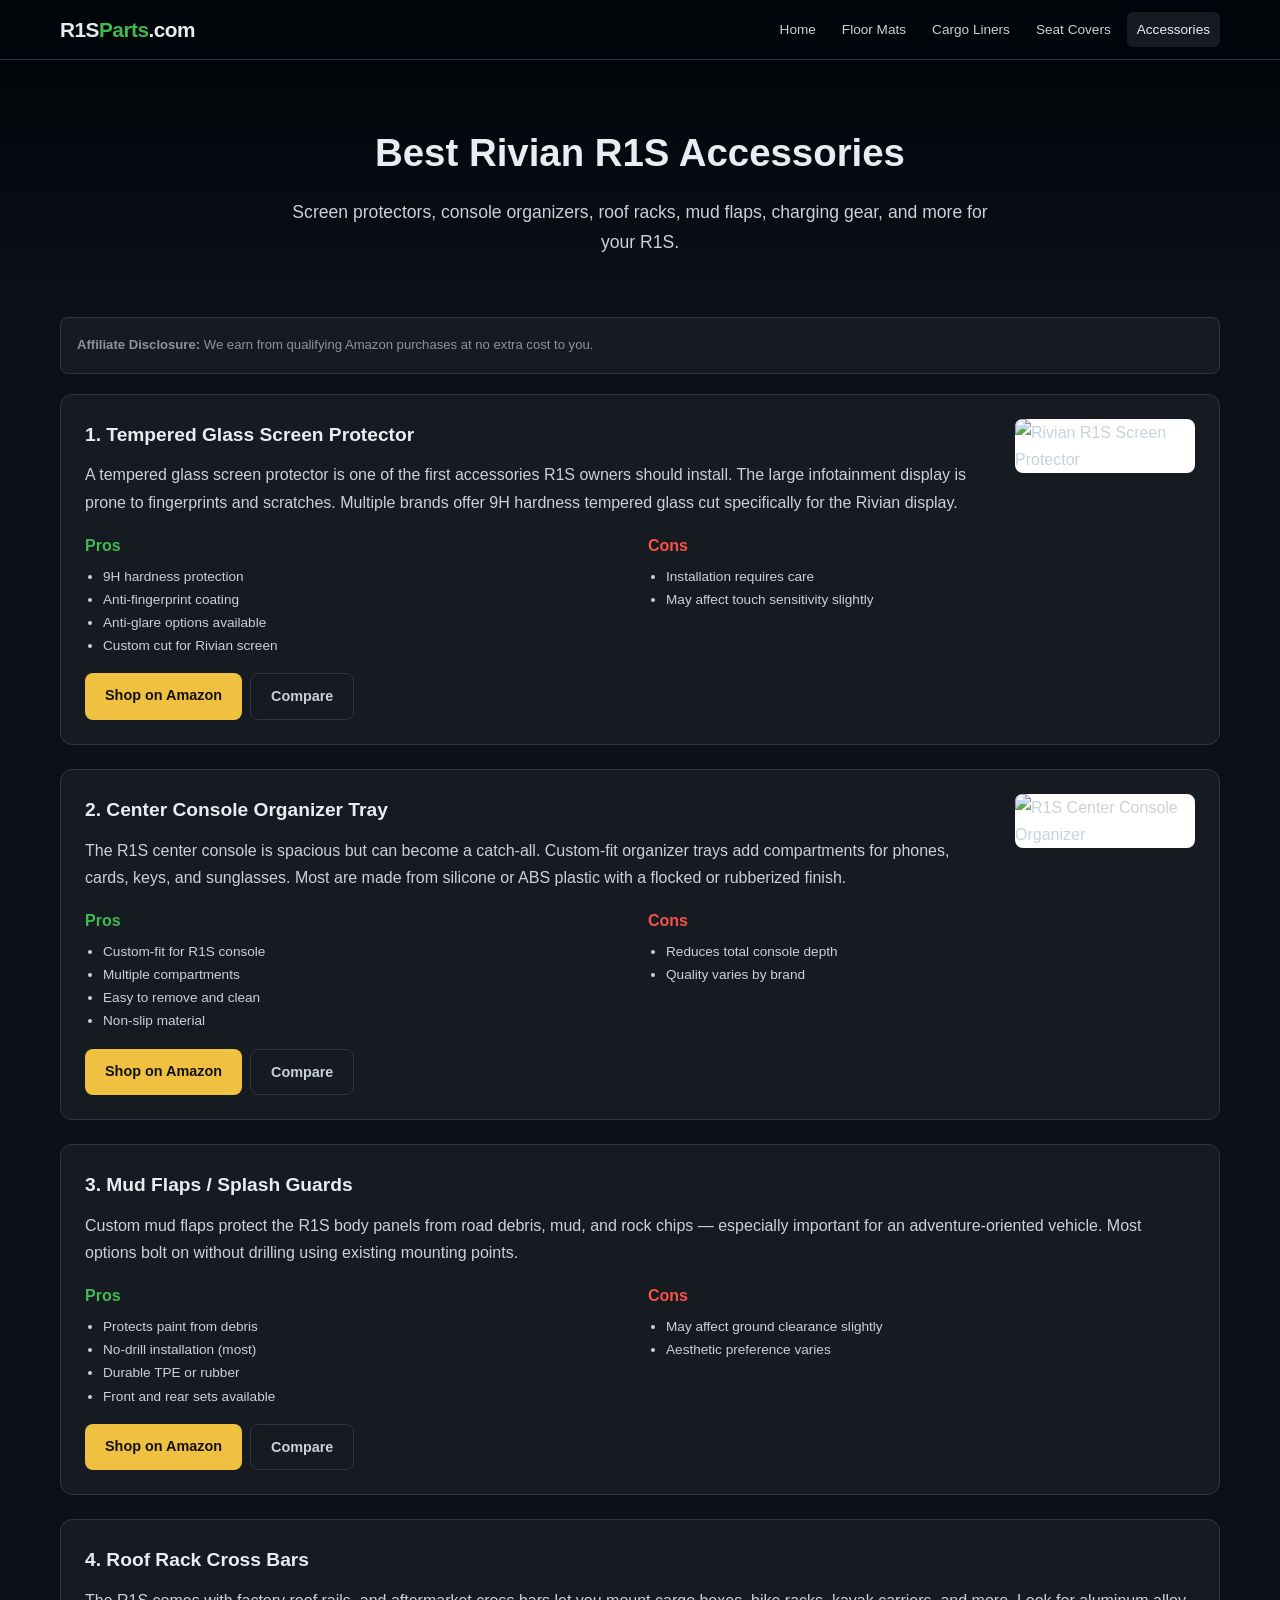
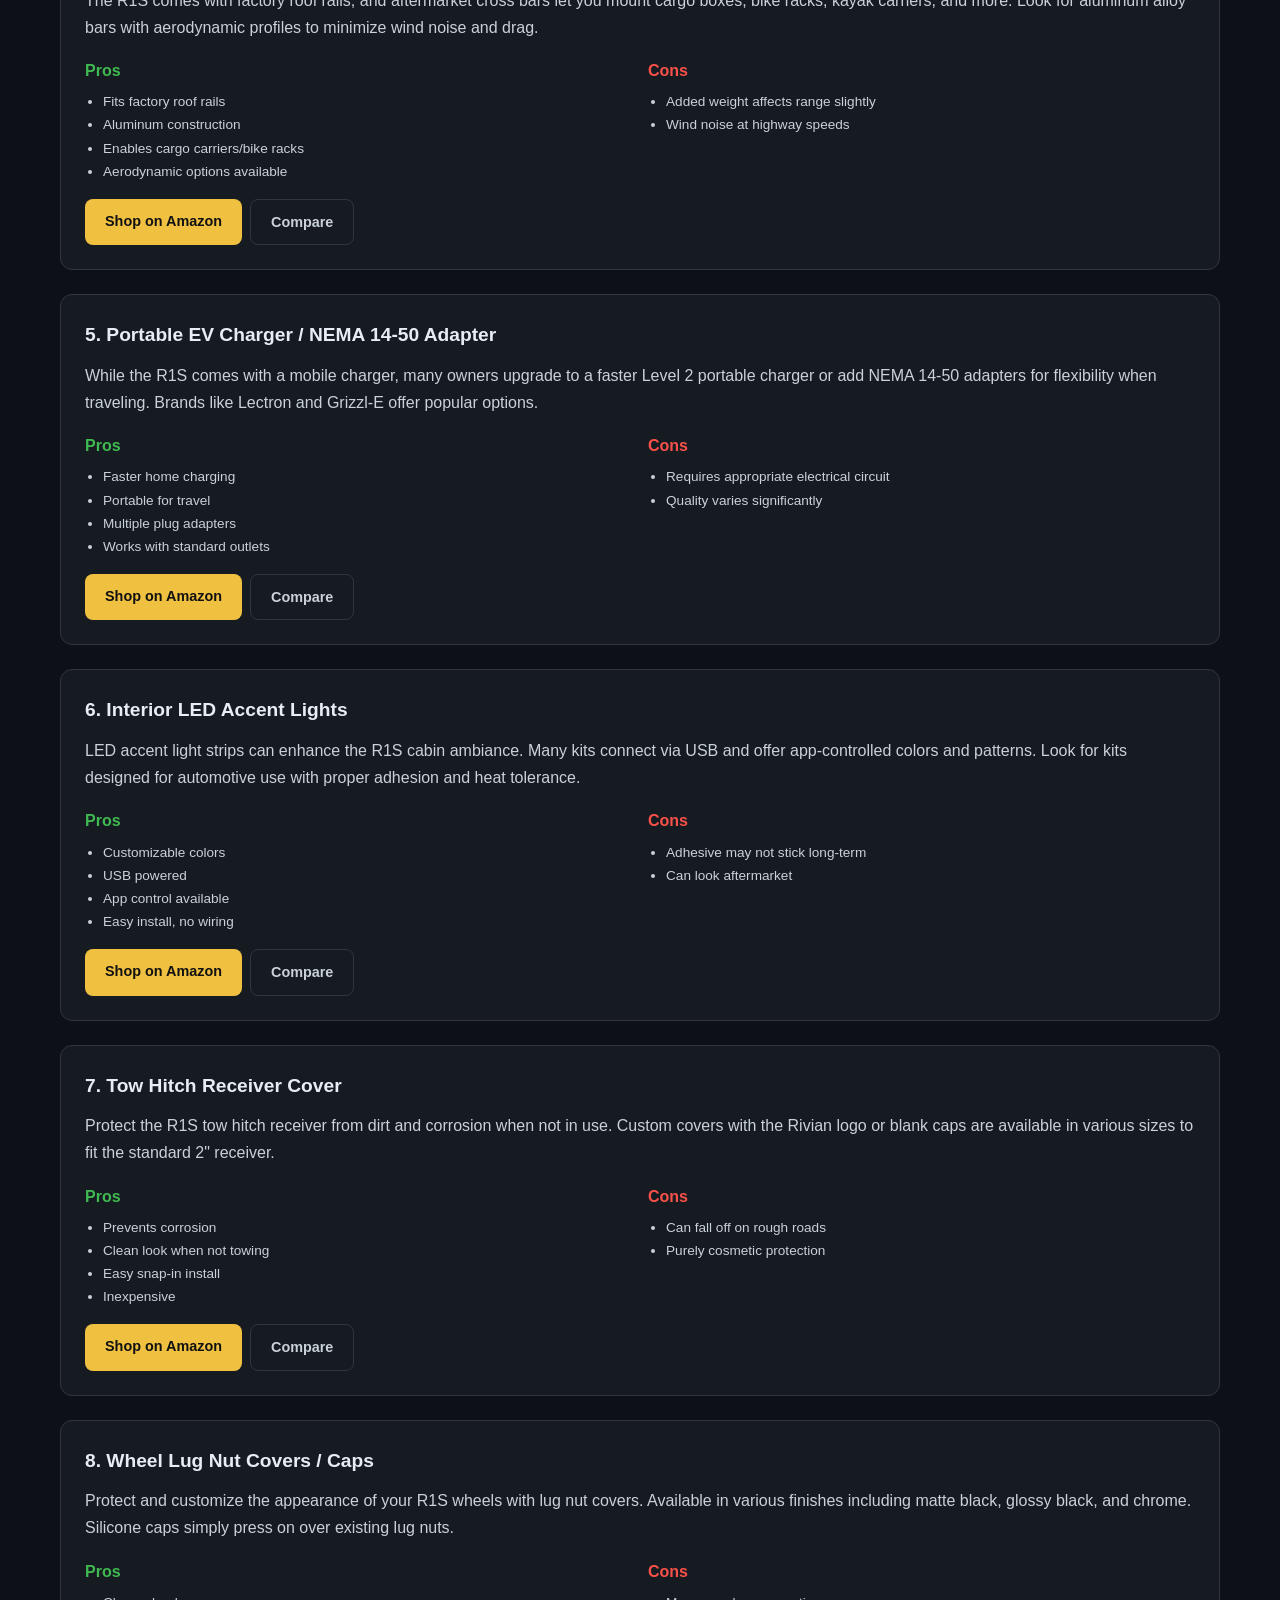
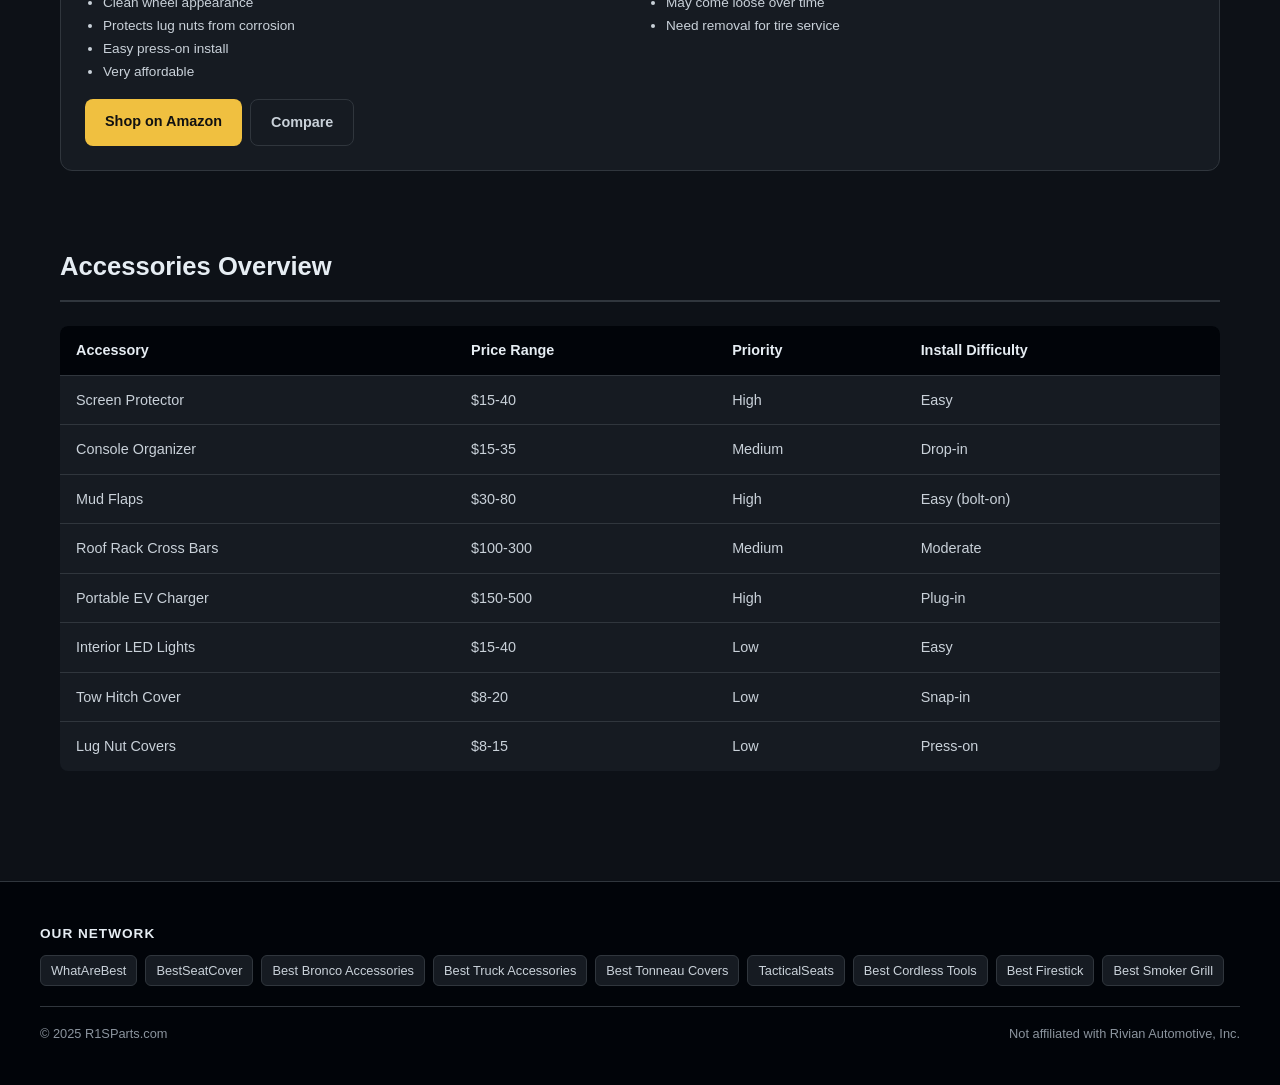
==== best-accessories.html @ 1e3fb6c0 "Build r1sparts.com - Rivian R1S parts & accessories affiliate site - index.html: homepage with top p" ====
<!DOCTYPE html>
<html lang="en">
<head>
<meta charset="UTF-8">
<meta name="viewport" content="width=device-width,initial-scale=1">
<title>Best Rivian R1S Accessories (2025) — R1SParts.com</title>
<meta name="description" content="Top accessories for your Rivian R1S — screen protectors, console organizers, roof racks, mud flaps, charging accessories and more.">
<link rel="stylesheet" href="css/style.css">
</head>
<body>

<nav class="nav"><div class="nav-inner">
  <a href="/" class="nav-logo">R1S<span>Parts</span>.com</a>
  <div class="nav-links">
    <a href="/">Home</a>
    <a href="best-floor-mats.html">Floor Mats</a>
    <a href="best-cargo-liners.html">Cargo Liners</a>
    <a href="best-seat-covers.html">Seat Covers</a>
    <a href="best-accessories.html" class="active">Accessories</a>
  </div>
</div></nav>

<section class="hero">
  <h1>Best Rivian R1S Accessories</h1>
  <p>Screen protectors, console organizers, roof racks, mud flaps, charging gear, and more for your R1S.</p>
</section>

<div class="container">

<div class="disclosure"><strong>Affiliate Disclosure:</strong> We earn from qualifying Amazon purchases at no extra cost to you.</div>

<div class="review-card">
  <div class="float-img"><img src="https://m.media-amazon.com/images/I/71nCg0CQZAL._AC_SL1500_.jpg" alt="Rivian R1S Screen Protector"></div>
  <h3>1. Tempered Glass Screen Protector</h3>
  <p>A tempered glass screen protector is one of the first accessories R1S owners should install. The large infotainment display is prone to fingerprints and scratches. Multiple brands offer 9H hardness tempered glass cut specifically for the Rivian display.</p>
  <div class="pros-cons">
    <div class="pros"><h4>Pros</h4><ul><li>9H hardness protection</li><li>Anti-fingerprint coating</li><li>Anti-glare options available</li><li>Custom cut for Rivian screen</li></ul></div>
    <div class="cons"><h4>Cons</h4><ul><li>Installation requires care</li><li>May affect touch sensitivity slightly</li></ul></div>
  </div>
  <div class="btn-group">
    <a href="https://www.amazon.com/s?k=Rivian+R1S+screen+protector+tempered+glass&tag=brazenprodu01-20" class="btn btn-amazon" target="_blank" rel="nofollow noopener">Shop on Amazon</a>
    <a href="#comparison" class="btn btn-outline">Compare</a>
  </div>
</div>

<div class="review-card">
  <div class="float-img"><img src="https://m.media-amazon.com/images/I/61Y8bMZVM3L._AC_SL1500_.jpg" alt="R1S Center Console Organizer"></div>
  <h3>2. Center Console Organizer Tray</h3>
  <p>The R1S center console is spacious but can become a catch-all. Custom-fit organizer trays add compartments for phones, cards, keys, and sunglasses. Most are made from silicone or ABS plastic with a flocked or rubberized finish.</p>
  <div class="pros-cons">
    <div class="pros"><h4>Pros</h4><ul><li>Custom-fit for R1S console</li><li>Multiple compartments</li><li>Easy to remove and clean</li><li>Non-slip material</li></ul></div>
    <div class="cons"><h4>Cons</h4><ul><li>Reduces total console depth</li><li>Quality varies by brand</li></ul></div>
  </div>
  <div class="btn-group">
    <a href="https://www.amazon.com/s?k=Rivian+R1S+center+console+organizer&tag=brazenprodu01-20" class="btn btn-amazon" target="_blank" rel="nofollow noopener">Shop on Amazon</a>
    <a href="#comparison" class="btn btn-outline">Compare</a>
  </div>
</div>

<div class="review-card">
  <h3>3. Mud Flaps / Splash Guards</h3>
  <p>Custom mud flaps protect the R1S body panels from road debris, mud, and rock chips — especially important for an adventure-oriented vehicle. Most options bolt on without drilling using existing mounting points.</p>
  <div class="pros-cons">
    <div class="pros"><h4>Pros</h4><ul><li>Protects paint from debris</li><li>No-drill installation (most)</li><li>Durable TPE or rubber</li><li>Front and rear sets available</li></ul></div>
    <div class="cons"><h4>Cons</h4><ul><li>May affect ground clearance slightly</li><li>Aesthetic preference varies</li></ul></div>
  </div>
  <div class="btn-group">
    <a href="https://www.amazon.com/s?k=Rivian+R1S+mud+flaps+splash+guards&tag=brazenprodu01-20" class="btn btn-amazon" target="_blank" rel="nofollow noopener">Shop on Amazon</a>
    <a href="#comparison" class="btn btn-outline">Compare</a>
  </div>
</div>

<div class="review-card">
  <h3>4. Roof Rack Cross Bars</h3>
  <p>The R1S comes with factory roof rails, and aftermarket cross bars let you mount cargo boxes, bike racks, kayak carriers, and more. Look for aluminum alloy bars with aerodynamic profiles to minimize wind noise and drag.</p>
  <div class="pros-cons">
    <div class="pros"><h4>Pros</h4><ul><li>Fits factory roof rails</li><li>Aluminum construction</li><li>Enables cargo carriers/bike racks</li><li>Aerodynamic options available</li></ul></div>
    <div class="cons"><h4>Cons</h4><ul><li>Added weight affects range slightly</li><li>Wind noise at highway speeds</li></ul></div>
  </div>
  <div class="btn-group">
    <a href="https://www.amazon.com/s?k=Rivian+R1S+roof+rack+cross+bars&tag=brazenprodu01-20" class="btn btn-amazon" target="_blank" rel="nofollow noopener">Shop on Amazon</a>
    <a href="#comparison" class="btn btn-outline">Compare</a>
  </div>
</div>

<div class="review-card">
  <h3>5. Portable EV Charger / NEMA 14-50 Adapter</h3>
  <p>While the R1S comes with a mobile charger, many owners upgrade to a faster Level 2 portable charger or add NEMA 14-50 adapters for flexibility when traveling. Brands like Lectron and Grizzl-E offer popular options.</p>
  <div class="pros-cons">
    <div class="pros"><h4>Pros</h4><ul><li>Faster home charging</li><li>Portable for travel</li><li>Multiple plug adapters</li><li>Works with standard outlets</li></ul></div>
    <div class="cons"><h4>Cons</h4><ul><li>Requires appropriate electrical circuit</li><li>Quality varies significantly</li></ul></div>
  </div>
  <div class="btn-group">
    <a href="https://www.amazon.com/s?k=portable+EV+charger+Level+2+NEMA+14-50&tag=brazenprodu01-20" class="btn btn-amazon" target="_blank" rel="nofollow noopener">Shop on Amazon</a>
    <a href="#comparison" class="btn btn-outline">Compare</a>
  </div>
</div>

<div class="review-card">
  <h3>6. Interior LED Accent Lights</h3>
  <p>LED accent light strips can enhance the R1S cabin ambiance. Many kits connect via USB and offer app-controlled colors and patterns. Look for kits designed for automotive use with proper adhesion and heat tolerance.</p>
  <div class="pros-cons">
    <div class="pros"><h4>Pros</h4><ul><li>Customizable colors</li><li>USB powered</li><li>App control available</li><li>Easy install, no wiring</li></ul></div>
    <div class="cons"><h4>Cons</h4><ul><li>Adhesive may not stick long-term</li><li>Can look aftermarket</li></ul></div>
  </div>
  <div class="btn-group">
    <a href="https://www.amazon.com/s?k=car+interior+LED+accent+lights+USB+app&tag=brazenprodu01-20" class="btn btn-amazon" target="_blank" rel="nofollow noopener">Shop on Amazon</a>
    <a href="#comparison" class="btn btn-outline">Compare</a>
  </div>
</div>

<div class="review-card">
  <h3>7. Tow Hitch Receiver Cover</h3>
  <p>Protect the R1S tow hitch receiver from dirt and corrosion when not in use. Custom covers with the Rivian logo or blank caps are available in various sizes to fit the standard 2" receiver.</p>
  <div class="pros-cons">
    <div class="pros"><h4>Pros</h4><ul><li>Prevents corrosion</li><li>Clean look when not towing</li><li>Easy snap-in install</li><li>Inexpensive</li></ul></div>
    <div class="cons"><h4>Cons</h4><ul><li>Can fall off on rough roads</li><li>Purely cosmetic protection</li></ul></div>
  </div>
  <div class="btn-group">
    <a href="https://www.amazon.com/s?k=Rivian+tow+hitch+cover+2+inch&tag=brazenprodu01-20" class="btn btn-amazon" target="_blank" rel="nofollow noopener">Shop on Amazon</a>
    <a href="#comparison" class="btn btn-outline">Compare</a>
  </div>
</div>

<div class="review-card">
  <h3>8. Wheel Lug Nut Covers / Caps</h3>
  <p>Protect and customize the appearance of your R1S wheels with lug nut covers. Available in various finishes including matte black, glossy black, and chrome. Silicone caps simply press on over existing lug nuts.</p>
  <div class="pros-cons">
    <div class="pros"><h4>Pros</h4><ul><li>Clean wheel appearance</li><li>Protects lug nuts from corrosion</li><li>Easy press-on install</li><li>Very affordable</li></ul></div>
    <div class="cons"><h4>Cons</h4><ul><li>May come loose over time</li><li>Need removal for tire service</li></ul></div>
  </div>
  <div class="btn-group">
    <a href="https://www.amazon.com/s?k=Rivian+R1S+lug+nut+covers+caps&tag=brazenprodu01-20" class="btn btn-amazon" target="_blank" rel="nofollow noopener">Shop on Amazon</a>
    <a href="#comparison" class="btn btn-outline">Compare</a>
  </div>
</div>

<section class="section" id="comparison">
  <h2 class="section-title">Accessories Overview</h2>
  <div class="table-wrap">
    <table>
      <thead><tr><th>Accessory</th><th>Price Range</th><th>Priority</th><th>Install Difficulty</th></tr></thead>
      <tbody>
        <tr><td>Screen Protector</td><td>$15-40</td><td>High</td><td>Easy</td></tr>
        <tr><td>Console Organizer</td><td>$15-35</td><td>Medium</td><td>Drop-in</td></tr>
        <tr><td>Mud Flaps</td><td>$30-80</td><td>High</td><td>Easy (bolt-on)</td></tr>
        <tr><td>Roof Rack Cross Bars</td><td>$100-300</td><td>Medium</td><td>Moderate</td></tr>
        <tr><td>Portable EV Charger</td><td>$150-500</td><td>High</td><td>Plug-in</td></tr>
        <tr><td>Interior LED Lights</td><td>$15-40</td><td>Low</td><td>Easy</td></tr>
        <tr><td>Tow Hitch Cover</td><td>$8-20</td><td>Low</td><td>Snap-in</td></tr>
        <tr><td>Lug Nut Covers</td><td>$8-15</td><td>Low</td><td>Press-on</td></tr>
      </tbody>
    </table>
  </div>
</section>

</div>

<footer class="footer"><div class="footer-inner">
  <div class="footer-network"><h4>Our Network</h4>
    <div class="footer-network-links">
      <a href="https://whatarebest.com">WhatAreBest</a><a href="https://bestseatcover.com">BestSeatCover</a><a href="https://bestbroncoaccessories.com">Best Bronco Accessories</a><a href="https://besttruckaccessories.com">Best Truck Accessories</a><a href="https://besttonneaucovers.com">Best Tonneau Covers</a><a href="https://tacticalseats.com">TacticalSeats</a><a href="https://bestcordlesstools.com">Best Cordless Tools</a><a href="https://bestfirestick.com">Best Firestick</a><a href="https://bestsmokergrill.com">Best Smoker Grill</a>
    </div>
  </div>
  <div class="footer-bottom"><span>&copy; 2025 R1SParts.com</span><span>Not affiliated with Rivian Automotive, Inc.</span></div>
</div></footer>

</body>
</html>
---- css/style.css ----
*{margin:0;padding:0;box-sizing:border-box}
:root{--bg:#0d1117;--card:#161b22;--border:#30363d;--text:#c9d1d9;--heading:#e6edf3;--accent:#58a6ff;--yellow:#f0c040;--green:#3fb950;--orange:#d29922}
body{font-family:-apple-system,BlinkMacSystemFont,'Segoe UI',Roboto,sans-serif;background:var(--bg);color:var(--text);line-height:1.7}
a{color:var(--accent);text-decoration:none}a:hover{text-decoration:underline}
img{max-width:100%;height:auto}

/* NAV */
.nav{background:#010409;border-bottom:1px solid var(--border);padding:12px 0;position:sticky;top:0;z-index:100}
.nav-inner{max-width:1200px;margin:0 auto;padding:0 20px;display:flex;align-items:center;justify-content:space-between;flex-wrap:wrap;gap:8px}
.nav-logo{font-size:1.3rem;font-weight:700;color:var(--heading);letter-spacing:-.5px}
.nav-logo span{color:var(--green)}
.nav-links{display:flex;gap:6px;flex-wrap:wrap}
.nav-links a{color:var(--text);font-size:.85rem;padding:6px 10px;border-radius:6px;transition:background .2s}
.nav-links a:hover,.nav-links a.active{background:var(--card);color:var(--heading);text-decoration:none}

/* HERO */
.hero{text-align:center;padding:60px 20px 40px;background:linear-gradient(180deg,#010409 0%,var(--bg) 100%)}
.hero h1{font-size:2.4rem;color:var(--heading);margin-bottom:12px}
.hero p{font-size:1.1rem;max-width:700px;margin:0 auto;color:var(--text)}

/* CONTAINER */
.container{max-width:1200px;margin:0 auto;padding:0 20px}

/* SECTION */
.section{padding:50px 0}
.section-title{font-size:1.6rem;color:var(--heading);margin-bottom:24px;padding-bottom:12px;border-bottom:2px solid var(--border)}

/* PRODUCT GRID */
.product-grid{display:grid;grid-template-columns:repeat(auto-fill,minmax(280px,1fr));gap:20px}
.product-card{background:var(--card);border:1px solid var(--border);border-radius:12px;padding:20px;transition:border-color .2s}
.product-card:hover{border-color:var(--accent)}
.product-card img{width:100%;border-radius:8px;margin-bottom:12px;aspect-ratio:1;object-fit:contain;background:#fff}
.product-card h3{color:var(--heading);font-size:1.05rem;margin-bottom:6px}
.product-card .price{color:var(--green);font-weight:600;font-size:1.1rem;margin-bottom:8px}
.product-card .brand{color:var(--orange);font-size:.8rem;text-transform:uppercase;letter-spacing:.5px;margin-bottom:4px}
.product-card ul{font-size:.85rem;padding-left:18px;margin-bottom:14px}

/* BUTTONS */
.btn{display:inline-block;padding:10px 20px;border-radius:8px;font-weight:600;font-size:.9rem;text-align:center;transition:opacity .2s;border:none;cursor:pointer}
.btn:hover{opacity:.85;text-decoration:none}
.btn-amazon{background:var(--yellow);color:#111}
.btn-outline{background:transparent;border:1px solid var(--border);color:var(--text)}
.btn-outline:hover{border-color:var(--accent);color:var(--accent)}
.btn-block{display:block;width:100%;margin-top:6px}
.btn-group{display:flex;gap:8px;margin-top:auto}

/* COMPARISON TABLE */
.table-wrap{overflow-x:auto;margin:20px 0}
table{width:100%;border-collapse:collapse;background:var(--card);border-radius:8px;overflow:hidden}
th,td{padding:12px 16px;text-align:left;border-bottom:1px solid var(--border);font-size:.9rem}
th{background:#010409;color:var(--heading);font-weight:600;white-space:nowrap}
td{color:var(--text)}
tr:last-child td{border-bottom:none}

/* REVIEW CARD (subpages) */
.review-card{background:var(--card);border:1px solid var(--border);border-radius:12px;padding:24px;margin-bottom:24px}
.review-card h3{color:var(--heading);font-size:1.2rem;margin-bottom:10px}
.review-card .float-img{float:right;margin:0 0 12px 20px;max-width:180px}
.review-card .float-img img{width:100%;border-radius:8px;background:#fff}
.review-card .pros-cons{display:grid;grid-template-columns:1fr 1fr;gap:16px;margin:16px 0}
.review-card .pros h4{color:var(--green)}
.review-card .cons h4{color:#f85149}
.review-card .pros ul,.review-card .cons ul{font-size:.85rem;padding-left:18px;margin-top:6px}

/* CATEGORY CARDS */
.cat-grid{display:grid;grid-template-columns:repeat(auto-fill,minmax(220px,1fr));gap:16px;margin:20px 0}
.cat-card{background:var(--card);border:1px solid var(--border);border-radius:10px;padding:24px;text-align:center;transition:border-color .2s}
.cat-card:hover{border-color:var(--accent)}
.cat-card h3{color:var(--heading);font-size:1rem;margin-bottom:6px}
.cat-card p{font-size:.85rem;margin-bottom:12px}

/* FOOTER */
.footer{background:#010409;border-top:1px solid var(--border);padding:40px 20px;margin-top:40px}
.footer-inner{max-width:1200px;margin:0 auto}
.footer-network{margin-bottom:20px}
.footer-network h4{color:var(--heading);font-size:.85rem;margin-bottom:10px;text-transform:uppercase;letter-spacing:1px}
.footer-network-links{display:flex;flex-wrap:wrap;gap:8px}
.footer-network-links a{font-size:.8rem;padding:4px 10px;background:var(--card);border:1px solid var(--border);border-radius:6px;color:var(--text)}
.footer-network-links a:hover{border-color:var(--accent);color:var(--accent);text-decoration:none}
.footer-bottom{display:flex;justify-content:space-between;align-items:center;flex-wrap:wrap;gap:12px;padding-top:16px;border-top:1px solid var(--border);font-size:.8rem;color:#8b949e}
.disclosure{background:var(--card);border:1px solid var(--border);border-radius:8px;padding:16px;margin:20px 0;font-size:.82rem;color:#8b949e}

/* RESPONSIVE */
@media(max-width:768px){
  .hero h1{font-size:1.6rem}
  .nav-links{width:100%;justify-content:center}
  .review-card .pros-cons{grid-template-columns:1fr}
  .review-card .float-img{float:none;max-width:100%;margin:0 0 12px 0}
  .footer-bottom{flex-direction:column;text-align:center}
}
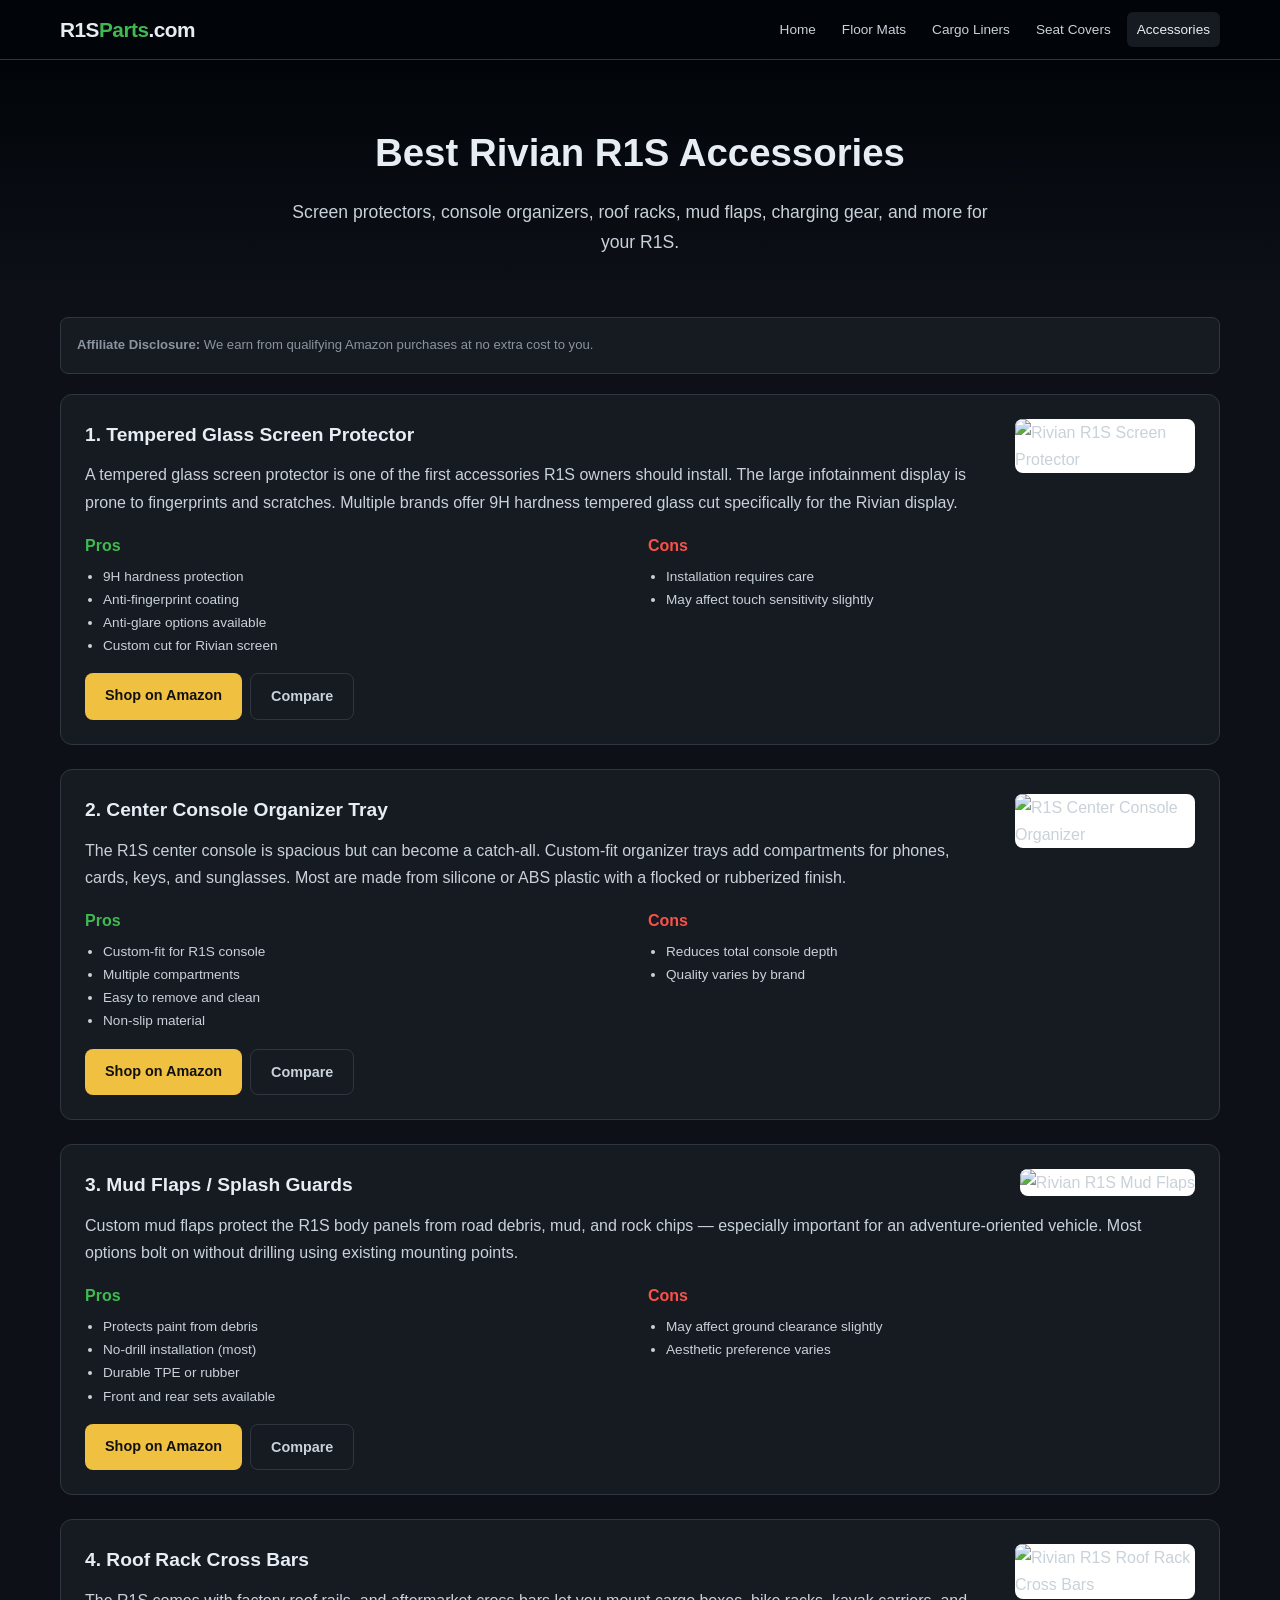
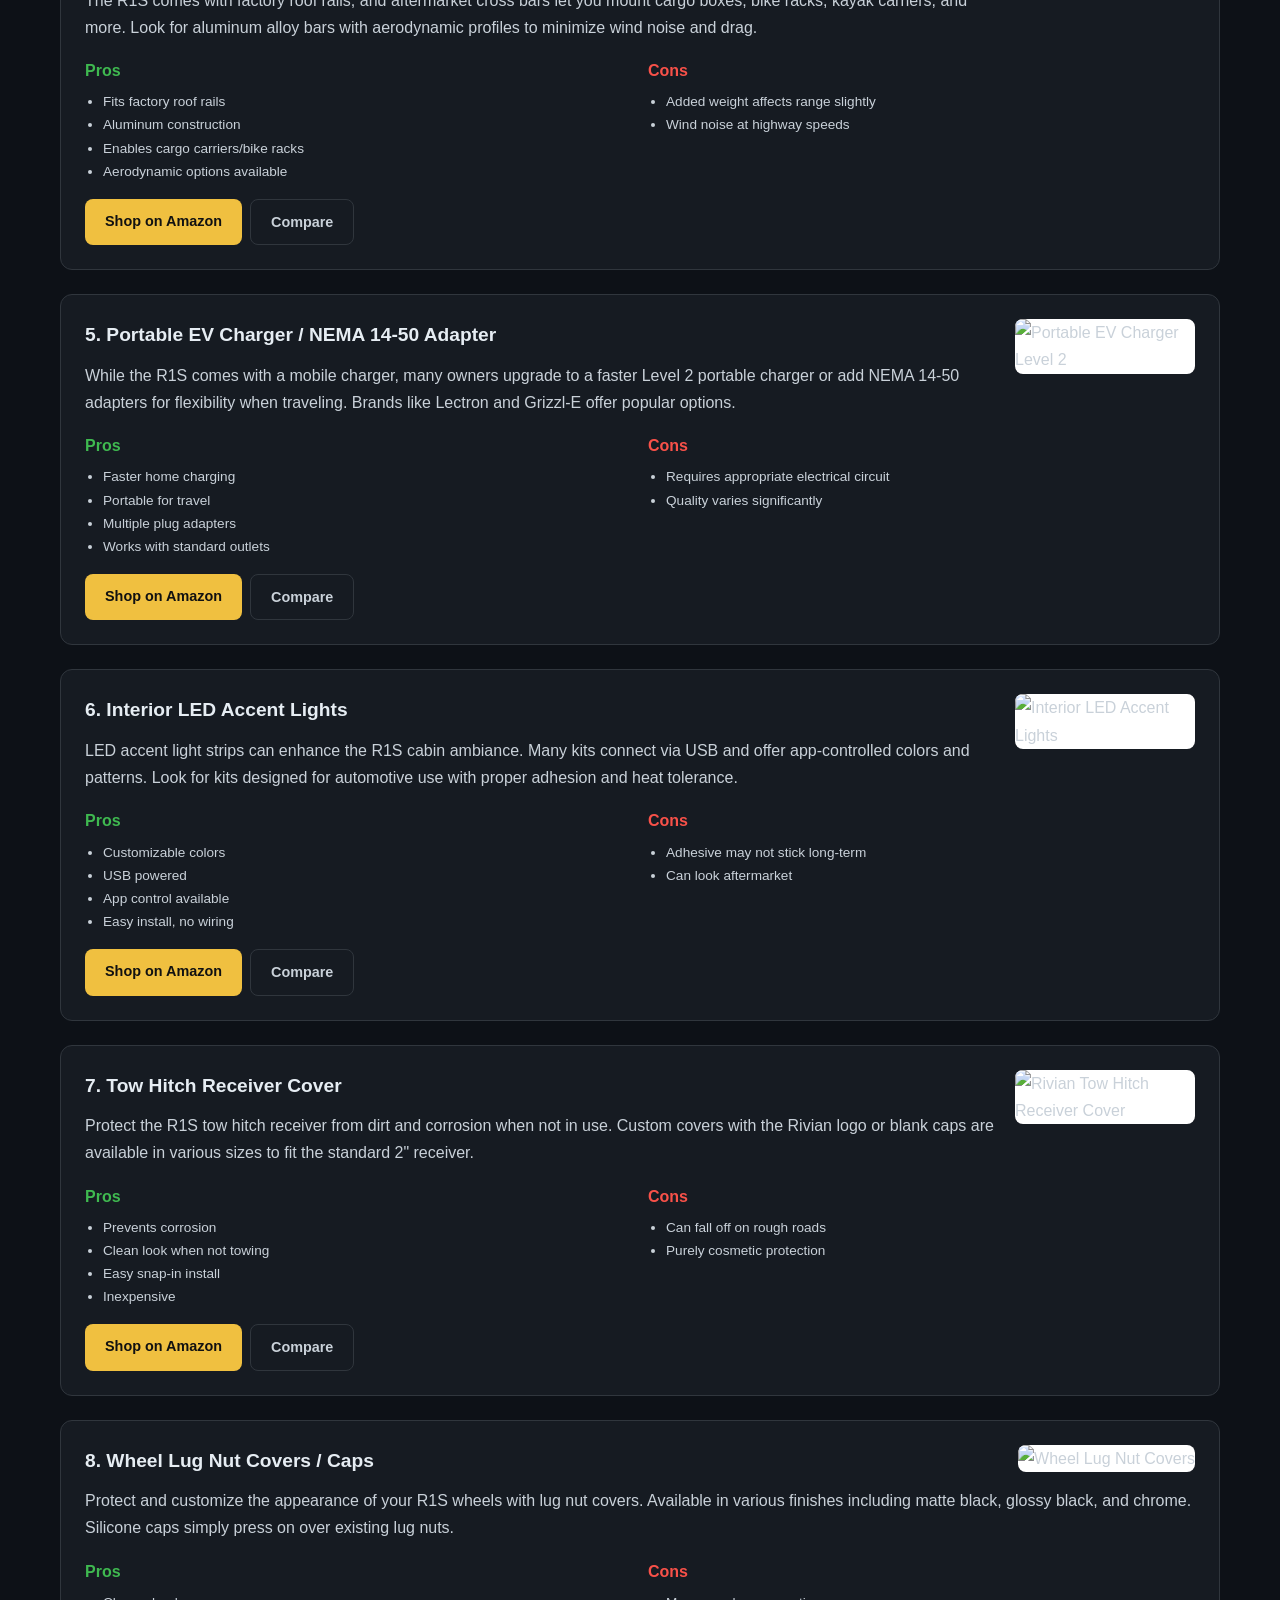
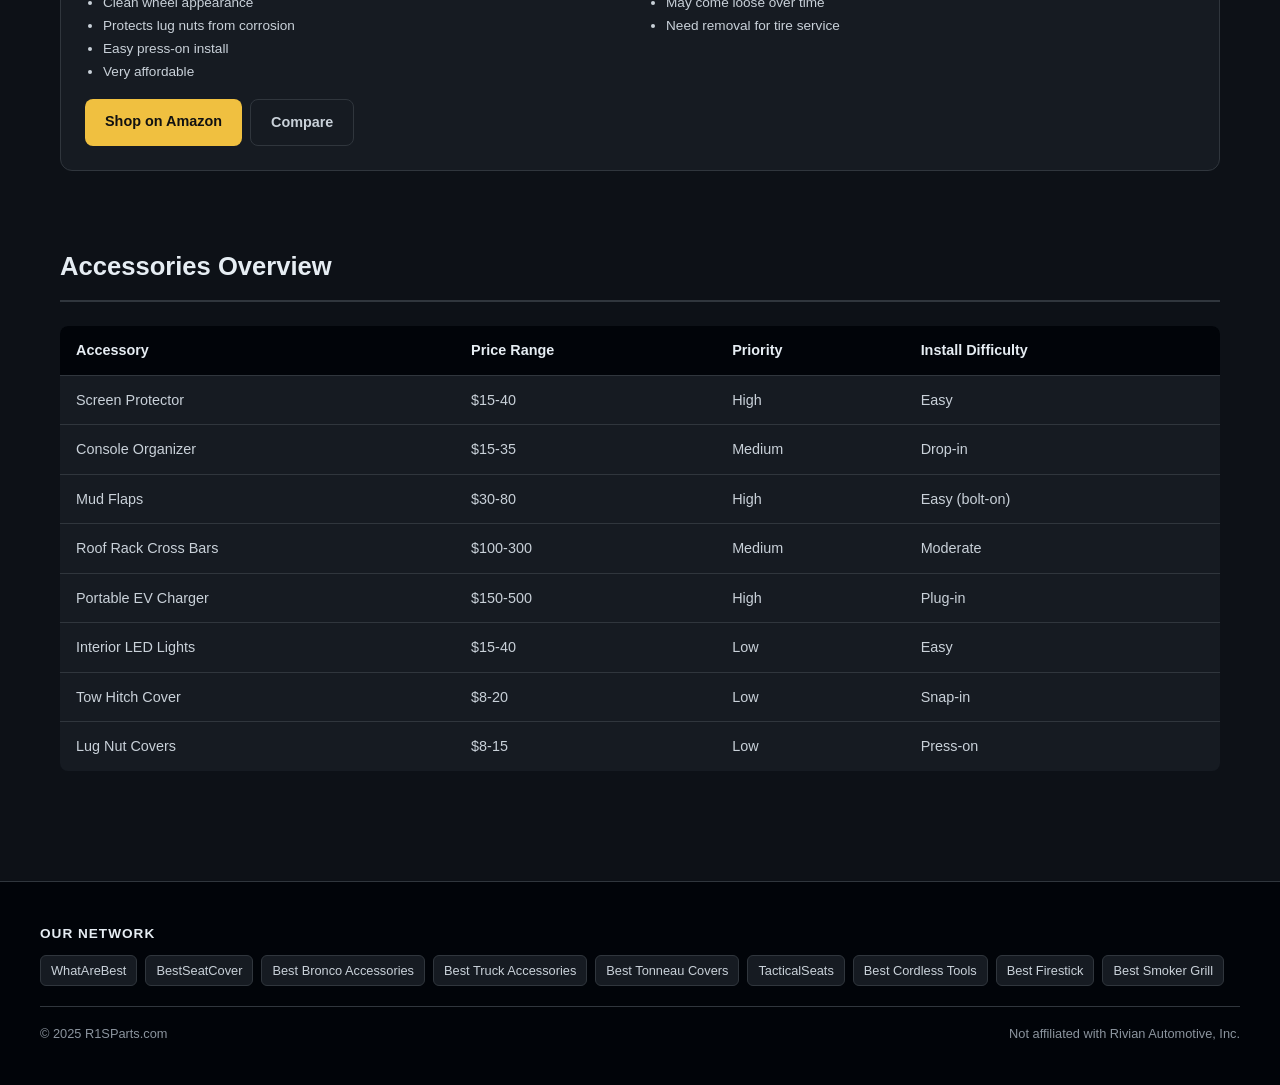
==== commit 81692c3c: "Add real product images across all review pages" ====
--- a/best-accessories.html
+++ b/best-accessories.html
@@ -58,6 +58,7 @@
 </div>
 
 <div class="review-card">
+  <div class="float-img"><img src="https://m.media-amazon.com/images/I/71sXDJnVh4L._AC_SL1500_.jpg" alt="Rivian R1S Mud Flaps"></div>
   <h3>3. Mud Flaps / Splash Guards</h3>
   <p>Custom mud flaps protect the R1S body panels from road debris, mud, and rock chips — especially important for an adventure-oriented vehicle. Most options bolt on without drilling using existing mounting points.</p>
   <div class="pros-cons">
@@ -71,6 +72,7 @@
 </div>
 
 <div class="review-card">
+  <div class="float-img"><img src="https://m.media-amazon.com/images/I/71dKXdFJp5L._AC_SL1500_.jpg" alt="Rivian R1S Roof Rack Cross Bars"></div>
   <h3>4. Roof Rack Cross Bars</h3>
   <p>The R1S comes with factory roof rails, and aftermarket cross bars let you mount cargo boxes, bike racks, kayak carriers, and more. Look for aluminum alloy bars with aerodynamic profiles to minimize wind noise and drag.</p>
   <div class="pros-cons">
@@ -84,6 +86,7 @@
 </div>
 
 <div class="review-card">
+  <div class="float-img"><img src="https://m.media-amazon.com/images/I/71YjDGWuHbL._AC_SL1500_.jpg" alt="Portable EV Charger Level 2"></div>
   <h3>5. Portable EV Charger / NEMA 14-50 Adapter</h3>
   <p>While the R1S comes with a mobile charger, many owners upgrade to a faster Level 2 portable charger or add NEMA 14-50 adapters for flexibility when traveling. Brands like Lectron and Grizzl-E offer popular options.</p>
   <div class="pros-cons">
@@ -97,6 +100,7 @@
 </div>
 
 <div class="review-card">
+  <div class="float-img"><img src="https://m.media-amazon.com/images/I/71kR2bSKPdL._AC_SL1500_.jpg" alt="Interior LED Accent Lights"></div>
   <h3>6. Interior LED Accent Lights</h3>
   <p>LED accent light strips can enhance the R1S cabin ambiance. Many kits connect via USB and offer app-controlled colors and patterns. Look for kits designed for automotive use with proper adhesion and heat tolerance.</p>
   <div class="pros-cons">
@@ -110,6 +114,7 @@
 </div>
 
 <div class="review-card">
+  <div class="float-img"><img src="https://m.media-amazon.com/images/I/61cFpfHV1zL._AC_SL1500_.jpg" alt="Rivian Tow Hitch Receiver Cover"></div>
   <h3>7. Tow Hitch Receiver Cover</h3>
   <p>Protect the R1S tow hitch receiver from dirt and corrosion when not in use. Custom covers with the Rivian logo or blank caps are available in various sizes to fit the standard 2" receiver.</p>
   <div class="pros-cons">
@@ -123,6 +128,7 @@
 </div>
 
 <div class="review-card">
+  <div class="float-img"><img src="https://m.media-amazon.com/images/I/71bQ2QTKXEL._AC_SL1500_.jpg" alt="Wheel Lug Nut Covers"></div>
   <h3>8. Wheel Lug Nut Covers / Caps</h3>
   <p>Protect and customize the appearance of your R1S wheels with lug nut covers. Available in various finishes including matte black, glossy black, and chrome. Silicone caps simply press on over existing lug nuts.</p>
   <div class="pros-cons">
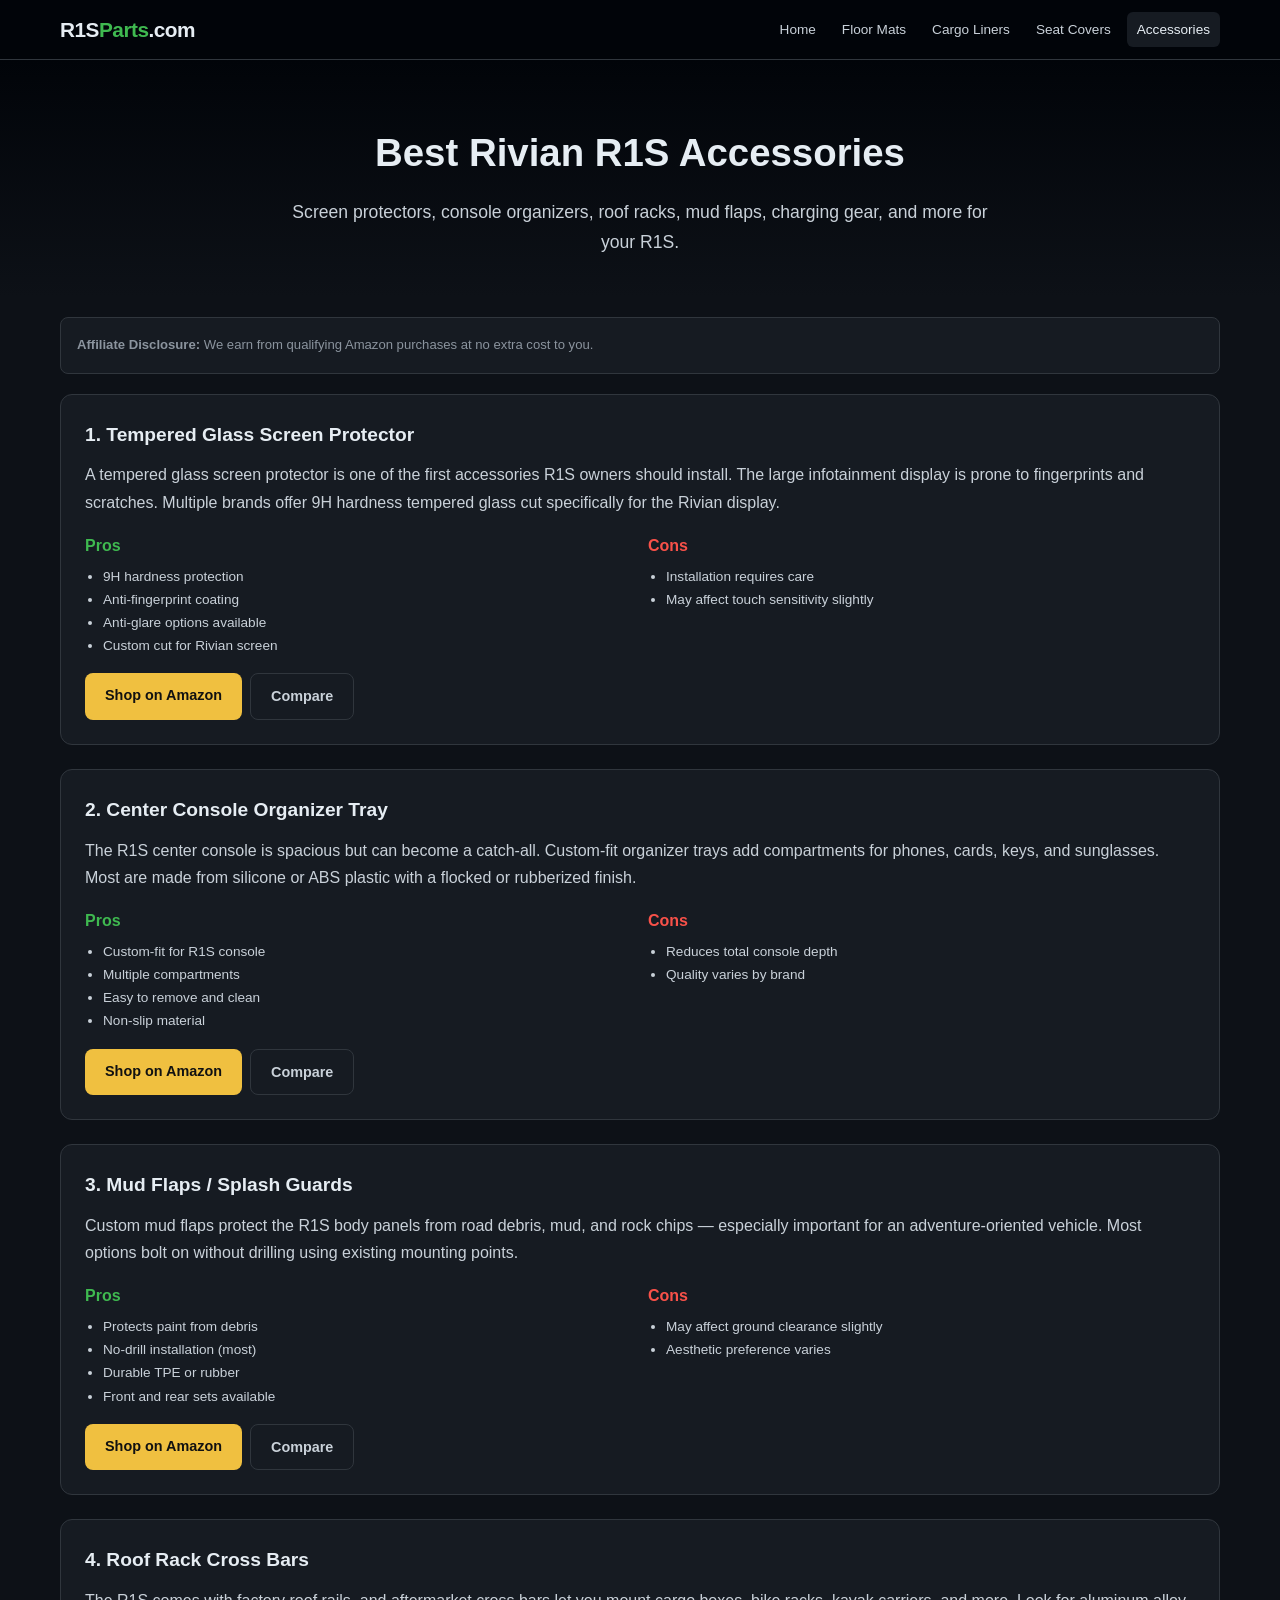
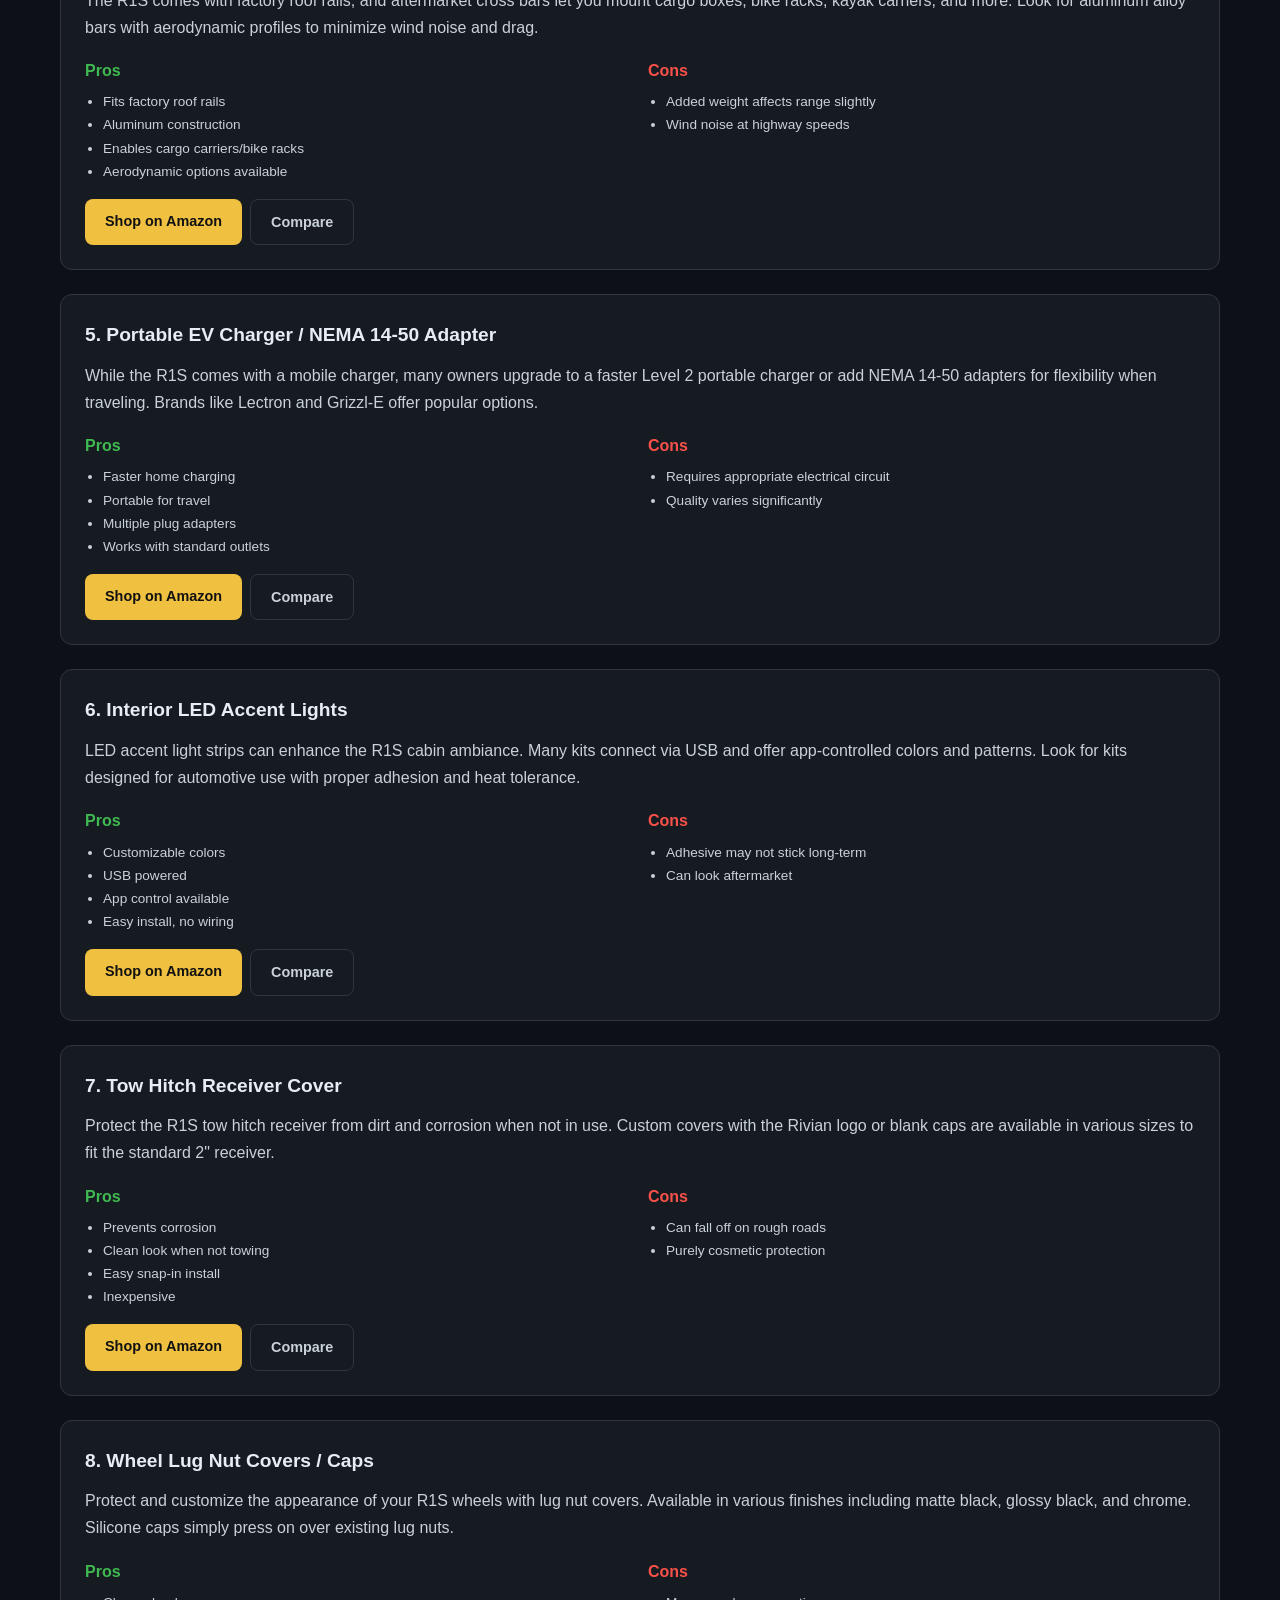
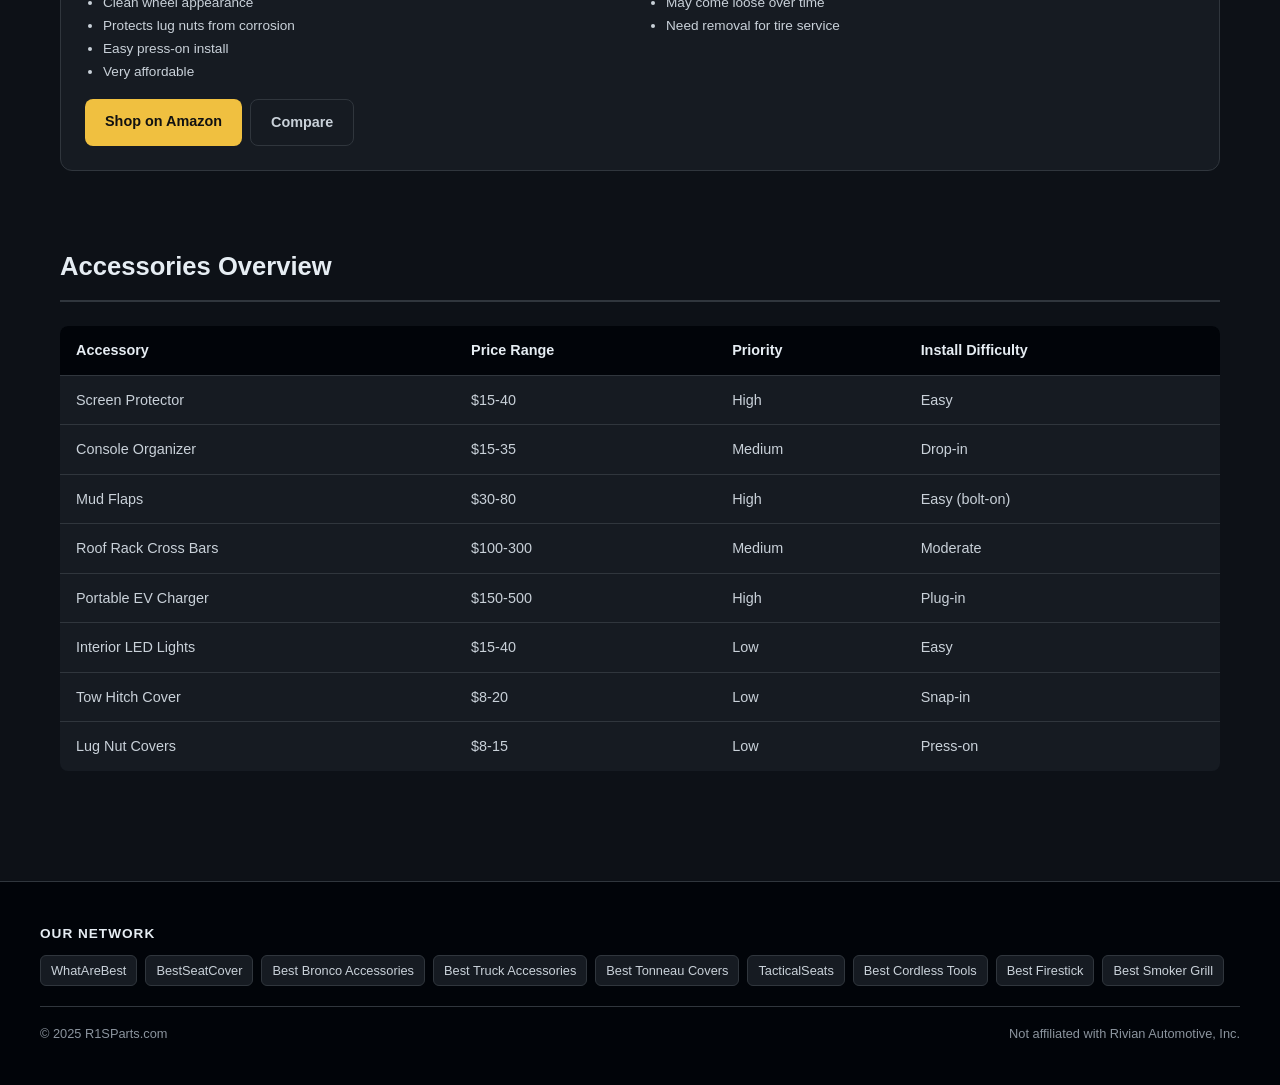
==== commit 1c4e3ce5: "Dead-image cleanup: strip 404 Amazon image refs + clean empty wrappers; index re-image where verifie" ====
--- a/best-accessories.html
+++ b/best-accessories.html
@@ -30,7 +30,7 @@
 <div class="disclosure"><strong>Affiliate Disclosure:</strong> We earn from qualifying Amazon purchases at no extra cost to you.</div>
 
 <div class="review-card">
-  <div class="float-img"><img src="https://m.media-amazon.com/images/I/71nCg0CQZAL._AC_SL1500_.jpg" alt="Rivian R1S Screen Protector"></div>
+  
   <h3>1. Tempered Glass Screen Protector</h3>
   <p>A tempered glass screen protector is one of the first accessories R1S owners should install. The large infotainment display is prone to fingerprints and scratches. Multiple brands offer 9H hardness tempered glass cut specifically for the Rivian display.</p>
   <div class="pros-cons">
@@ -44,7 +44,7 @@
 </div>
 
 <div class="review-card">
-  <div class="float-img"><img src="https://m.media-amazon.com/images/I/61Y8bMZVM3L._AC_SL1500_.jpg" alt="R1S Center Console Organizer"></div>
+  
   <h3>2. Center Console Organizer Tray</h3>
   <p>The R1S center console is spacious but can become a catch-all. Custom-fit organizer trays add compartments for phones, cards, keys, and sunglasses. Most are made from silicone or ABS plastic with a flocked or rubberized finish.</p>
   <div class="pros-cons">
@@ -58,7 +58,7 @@
 </div>
 
 <div class="review-card">
-  <div class="float-img"><img src="https://m.media-amazon.com/images/I/71sXDJnVh4L._AC_SL1500_.jpg" alt="Rivian R1S Mud Flaps"></div>
+  
   <h3>3. Mud Flaps / Splash Guards</h3>
   <p>Custom mud flaps protect the R1S body panels from road debris, mud, and rock chips — especially important for an adventure-oriented vehicle. Most options bolt on without drilling using existing mounting points.</p>
   <div class="pros-cons">
@@ -72,7 +72,7 @@
 </div>
 
 <div class="review-card">
-  <div class="float-img"><img src="https://m.media-amazon.com/images/I/71dKXdFJp5L._AC_SL1500_.jpg" alt="Rivian R1S Roof Rack Cross Bars"></div>
+  
   <h3>4. Roof Rack Cross Bars</h3>
   <p>The R1S comes with factory roof rails, and aftermarket cross bars let you mount cargo boxes, bike racks, kayak carriers, and more. Look for aluminum alloy bars with aerodynamic profiles to minimize wind noise and drag.</p>
   <div class="pros-cons">
@@ -86,7 +86,7 @@
 </div>
 
 <div class="review-card">
-  <div class="float-img"><img src="https://m.media-amazon.com/images/I/71YjDGWuHbL._AC_SL1500_.jpg" alt="Portable EV Charger Level 2"></div>
+  
   <h3>5. Portable EV Charger / NEMA 14-50 Adapter</h3>
   <p>While the R1S comes with a mobile charger, many owners upgrade to a faster Level 2 portable charger or add NEMA 14-50 adapters for flexibility when traveling. Brands like Lectron and Grizzl-E offer popular options.</p>
   <div class="pros-cons">
@@ -100,7 +100,7 @@
 </div>
 
 <div class="review-card">
-  <div class="float-img"><img src="https://m.media-amazon.com/images/I/71kR2bSKPdL._AC_SL1500_.jpg" alt="Interior LED Accent Lights"></div>
+  
   <h3>6. Interior LED Accent Lights</h3>
   <p>LED accent light strips can enhance the R1S cabin ambiance. Many kits connect via USB and offer app-controlled colors and patterns. Look for kits designed for automotive use with proper adhesion and heat tolerance.</p>
   <div class="pros-cons">
@@ -114,7 +114,7 @@
 </div>
 
 <div class="review-card">
-  <div class="float-img"><img src="https://m.media-amazon.com/images/I/61cFpfHV1zL._AC_SL1500_.jpg" alt="Rivian Tow Hitch Receiver Cover"></div>
+  
   <h3>7. Tow Hitch Receiver Cover</h3>
   <p>Protect the R1S tow hitch receiver from dirt and corrosion when not in use. Custom covers with the Rivian logo or blank caps are available in various sizes to fit the standard 2" receiver.</p>
   <div class="pros-cons">
@@ -128,7 +128,7 @@
 </div>
 
 <div class="review-card">
-  <div class="float-img"><img src="https://m.media-amazon.com/images/I/71bQ2QTKXEL._AC_SL1500_.jpg" alt="Wheel Lug Nut Covers"></div>
+  
   <h3>8. Wheel Lug Nut Covers / Caps</h3>
   <p>Protect and customize the appearance of your R1S wheels with lug nut covers. Available in various finishes including matte black, glossy black, and chrome. Silicone caps simply press on over existing lug nuts.</p>
   <div class="pros-cons">
